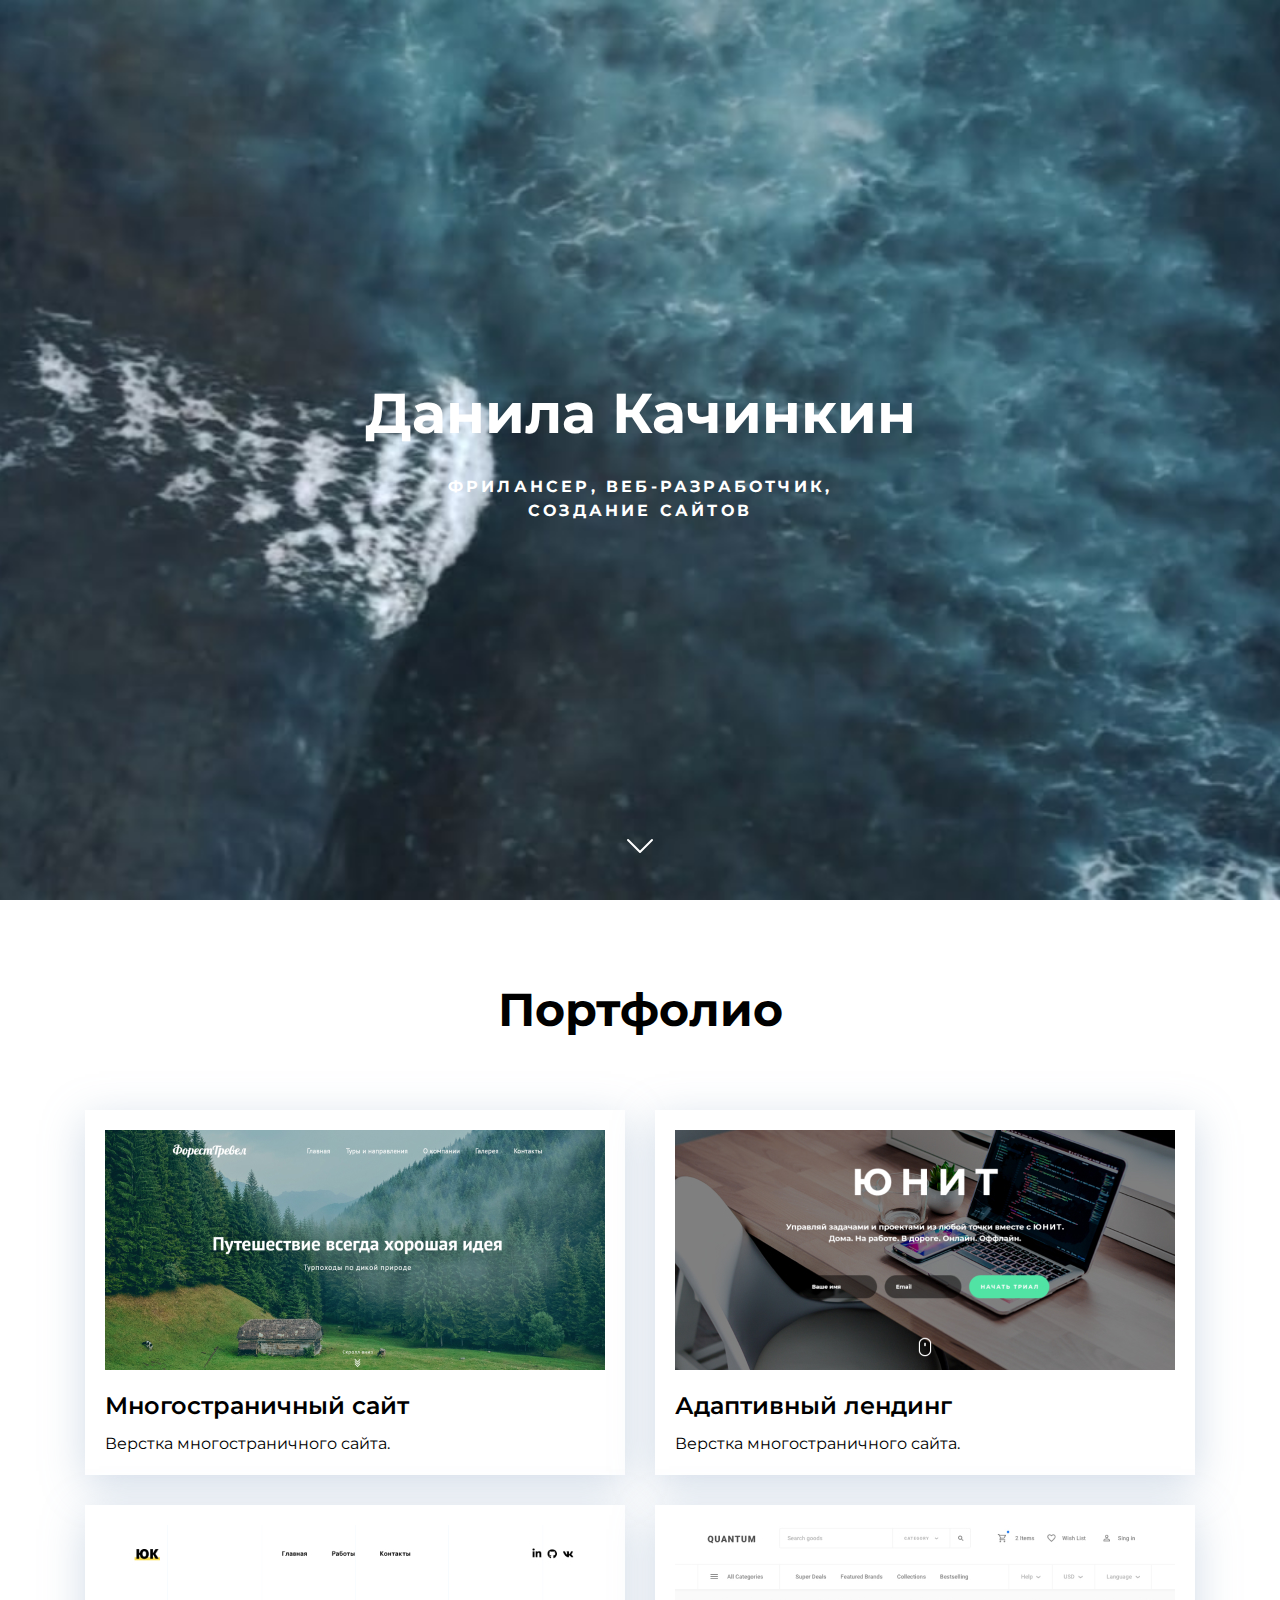
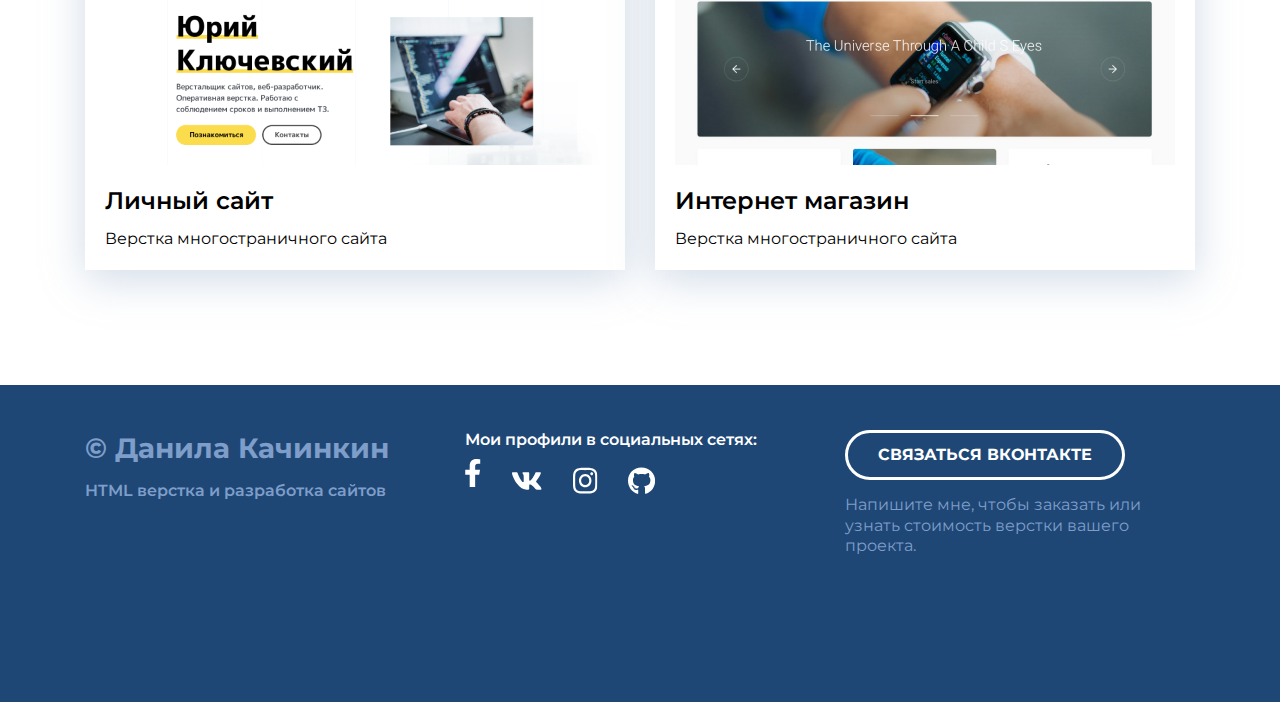
==== index.html @ 06b36219 "first commit" ====
<!DOCTYPE html>
<html lang="ru">

<head>
    <meta charset="UTF-8">
    <meta name="format-detection" content="telephone=no">
    <meta name="viewport" content="width=device-width, initial-scale=1.0, maximum-scale=1.0, user-scalable=0">
    <link rel="stylesheet" href="css/style.css">
    <title>Сайт Портфолио</title>
</head>

<body>

    <header class="header" id="header">
        <h1 class="header__title">Данила Качинкин</h1>
        <p class="header__subtitle">фрилансер, веб-разработчик,<br> создание сайтов</p>
        <a href="#portfolio" class="header__arrow">
            <img src="/img/icon/chevron-down.svg" alt="">
        </a>
    </header>

    <main>
        <section class="portfolio" id="portfolio">
            <div class="container">
                <h2 class="portfolio__header">Портфолио</h2>
                <div class="portfolio__card">
                    <div class="card">
                        <a href="forest-travel.html" class="card__link">
                            <img class="card__image" src="/img/main/image1.jpg" alt="">
                            <h3 class="card__title">Многостраничный сайт</h3>
                            <p>Верстка многостраничного сайта.</p>
                        </a>
                    </div>
                    <div class="card">
                        <a href="forest-travel.html" class="card__link">
                            <img class="card__image" src="/img/main/image2.jpg" alt="">
                            <h3 class="card__title">Адаптивный лендинг </h3>
                            <p>Верстка многостраничного сайта.</p>
                        </a>
                    </div>
                    <div class="card">
                        <a href="forest-travel.html" class="card__link">
                            <img class="card__image" src="/img/main/image3.jpg" alt="">
                            <h3 class="card__title">Личный сайт </h3>
                            <p>Верстка многостраничного сайта</p>
                        </a>
                    </div>
                    <div class="card">
                        <a href="forest-travel.html" class="card__link">
                            <img class="card__image" src="/img/main/image4.jpg" alt="">
                            <h3 class="card__title">Интернет магазин</h3>
                            <p>Верстка многостраничного сайта</p>
                        </a>
                    </div>
                </div>
            </div>
        </section>
    </main>

    <footer class="footer">
        <div class="container">
            <div class="footer__row">

                <div class="footer__copyright col">
                    <div class="footer__copyright_name">© Данила Качинкин</div>
                    <p>HTML верстка и разработка сайтов</p>
                </div>

                <!--footer icons-->
                <div class="footer__social col">
                    <p>Мои профили в социальных сетях:</p>
                    <div class="footer__icons">
                        <a href="#"><img src="/img/icon/fb.svg" alt=""></a>
                        <a href="#"><img src="/img/icon/vk.svg" alt=""></a>
                        <a href="#"><img src="/img/icon/instagram.svg" alt=""></a>
                        <a href="#"><img src="/img/icon/github.svg" alt=""></a>
                    </div>
                </div>
                <!--//footer icons-->

                <div class="footer__contacts col">
                    <a href="https://vk.com/im?sel=-197727069" class="footer__button">Связаться Вконтакте</a>
                    <p>Напишите мне, чтобы заказать или узнать стоимость верстки вашего проекта.</p>
                </div>
            </div>
        </div>
    </footer>

    <!--Библиотеки и плагины-->
    <script src="/js/jquery-3.5.1.min.js"></script>
    <script src="/js/jquery.vide.min.js"></script>
    <!--Собственные скрипты-->
    <script src="/js/main.js"></script>
</body>

</html>
---- css/style.css ----
@import url(https://fonts.googleapis.com/css?family=Montserrat:regular,600,700);
* {
  padding: 0;
  margin: 0;
  border: 0;
}

*,
*:before,
*:after {
  -webkit-box-sizing: border-box;
  box-sizing: border-box;
}

:focus,
:active {
  outline: none;
}

a:focus,
a:active {
  outline: none;
}

nav,
footer,
header,
aside {
  display: block;
}

html,
body {
  height: 100%;
  width: 100%;
  font-size: 100%;
  line-height: 1;
  font-size: 14px;
  -ms-text-size-adjust: 100%;
  -moz-text-size-adjust: 100%;
  -webkit-text-size-adjust: 100%;
}

input,
button,
textarea {
  font-family: inherit;
}

input::-ms-clear {
  display: none;
}

button {
  cursor: pointer;
}

button::-moz-focus-inner {
  padding: 0;
  border: 0;
}

a,
a:visited {
  text-decoration: none;
}

a:hover {
  text-decoration: none;
}

ul li {
  list-style: none;
}

img {
  vertical-align: top;
}

h1,
h2,
h3,
h4,
h5,
h6 {
  font-size: inherit;
  font-weight: 400;
}

/*------------------------*/
html {
  scroll-behavior: smooth;
}

body {
  font-family: 'Montserrat', sans-serif;
  color: #000000;
}

img {
  max-width: 100%;
}

.container {
  max-width: 1140px;
  margin: 0 auto;
  padding: 0 15px;
}

.col {
  max-width: 350px;
  -webkit-box-flex: 1;
      -ms-flex: 1 0 auto;
          flex: 1 0 auto;
}

@media (max-width: 1140px) {
  .col:first-child {
    margin-bottom: 0;
  }
}

@media (max-width: 1140px) {
  .col {
    margin-bottom: 50px;
  }
}

.none {
  display: none !important;
}

.header {
  display: -webkit-box;
  display: -ms-flexbox;
  display: flex;
  -webkit-box-orient: vertical;
  -webkit-box-direction: normal;
      -ms-flex-direction: column;
          flex-direction: column;
  -webkit-box-pack: center;
      -ms-flex-pack: center;
          justify-content: center;
  -webkit-box-align: center;
      -ms-flex-align: center;
          align-items: center;
  width: 100%;
  height: 100vh;
  background-size: cover;
  background-position: center;
  position: relative;
}

.header__title {
  margin: 0 0 25px 0;
  font-weight: 700;
  font-size: 56px;
  line-height: 130%;
  text-align: center;
  color: #FFFFFF;
}

@media (max-width: 760px) {
  .header__title {
    font-size: 32px;
  }
}

.header__subtitle {
  font-weight: 700;
  font-size: 16px;
  line-height: 150%;
  text-align: center;
  letter-spacing: 0.2em;
  text-transform: uppercase;
  color: #FFFFFF;
}

@media (max-width: 760px) {
  .header__subtitle {
    font-size: 14px;
  }
}

.header__arrow {
  width: 48px;
  height: 48px;
  position: absolute;
  bottom: 30px;
  left: 50%;
  -webkit-transform: translate(-50%, 0);
          transform: translate(-50%, 0);
}

.portfolio {
  padding: 80px 0 115px 0;
}

.portfolio__header {
  font-weight: 700;
  font-size: 46px;
  line-height: 130%;
  text-align: center;
  color: #000000;
  margin: 0 0 70px 0;
}

@media (max-width: 760px) {
  .portfolio__header {
    font-size: 32px;
    margin: 0 0 30px 0;
  }
}

.portfolio__card {
  display: -webkit-box;
  display: -ms-flexbox;
  display: flex;
  -ms-flex-wrap: wrap;
      flex-wrap: wrap;
  -webkit-box-pack: justify;
      -ms-flex-pack: justify;
          justify-content: space-between;
}

@media (max-width: 760px) {
  .portfolio__card {
    -webkit-box-pack: center;
        -ms-flex-pack: center;
            justify-content: center;
  }
}

.portfolio__card .card {
  margin: 0 0 30px 0;
  max-width: 540px;
  background-color: #fff;
  -webkit-box-shadow: 0px 10px 40px rgba(126, 155, 189, 0.35);
          box-shadow: 0px 10px 40px rgba(126, 155, 189, 0.35);
  -webkit-transition: -webkit-transform 0.2s ease-in;
  transition: -webkit-transform 0.2s ease-in;
  transition: transform 0.2s ease-in;
  transition: transform 0.2s ease-in, -webkit-transform 0.2s ease-in;
}

@media (max-width: 1140px) {
  .portfolio__card .card {
    width: calc(50% - 15px);
  }
}

@media (max-width: 760px) {
  .portfolio__card .card {
    max-width: 530px;
    width: 100%;
  }
}

.portfolio__card .card:nth-last-child(1), .portfolio__card .card:nth-last-child(2) {
  margin-bottom: 0;
}

@media (max-width: 760px) {
  .portfolio__card .card:nth-last-child(2) {
    margin-bottom: 30px;
  }
}

.portfolio__card .card:hover {
  -webkit-transform: translateY(-15px);
          transform: translateY(-15px);
}

.portfolio__card .card__link {
  display: block;
  color: #000000;
  padding: 20px;
  -webkit-transition: color 0.2s ease-in;
  transition: color 0.2s ease-in;
}

.portfolio__card .card__link:hover {
  color: #275bec;
}

@media (max-width: 760px) {
  .portfolio__card .card__link {
    padding: 15px;
  }
}

.portfolio__card .card__image {
  margin: 0 0 20px 0;
}

@media (max-width: 760px) {
  .portfolio__card .card__image {
    margin-bottom: 10px;
  }
}

.portfolio__card .card__title {
  margin: 0 0 13px 0;
  font-weight: 600;
  font-size: 24px;
  line-height: 130%;
}

@media (max-width: 760px) {
  .portfolio__card .card__title {
    font-size: 18px;
    margin-bottom: 10px;
  }
}

.portfolio__card .card p {
  font-size: 16px;
  line-height: 130%;
}

@media (max-width: 760px) {
  .portfolio__card .card p {
    font-size: 14px;
  }
}

@media (max-width: 760px) {
  .portfolio {
    padding: 40px 0 60px;
  }
}

.footer {
  padding: 45px 0 130px 0;
  background: #1E4776;
  color: #FFFFFF;
}

.footer__row {
  display: -webkit-box;
  display: -ms-flexbox;
  display: flex;
  -webkit-box-pack: justify;
      -ms-flex-pack: justify;
          justify-content: space-between;
}

@media (max-width: 1140px) {
  .footer__row {
    -webkit-box-orient: vertical;
    -webkit-box-direction: reverse;
        -ms-flex-direction: column-reverse;
            flex-direction: column-reverse;
    -webkit-box-align: center;
        -ms-flex-align: center;
            align-items: center;
    text-align: center;
  }
}

.footer__copyright {
  color: #7e9ec9;
  line-height: 1.3;
}

.footer__copyright_name {
  font-weight: 700;
  font-size: 28px;
  margin: 0 0 15px 0;
}

.footer__copyright p {
  font-size: 16px;
  font-weight: 600;
  margin: 0 0 15px 0;
}

@media (max-width: 1140px) {
  .footer__copyright p {
    font-size: 14px;
  }
}

@media (max-width: 1140px) {
  .footer__copyright {
    font-size: 18px;
    margin-bottom: 5px;
  }
}

.footer__social p {
  font-weight: 600;
  font-size: 16px;
  line-height: 1.3;
}

.footer__icons {
  display: -webkit-box;
  display: -ms-flexbox;
  display: flex;
  -webkit-box-align: center;
      -ms-flex-align: center;
          align-items: center;
}

@media (max-width: 1140px) {
  .footer__icons {
    -webkit-box-pack: center;
        -ms-flex-pack: center;
            justify-content: center;
  }
}

.footer__icons > * + * {
  margin: 15px 0 0 30px;
}

@media (max-width: 1140px) {
  .footer__icons p {
    font-size: 14px;
  }
}

.footer__contacts p {
  margin: 15px 0;
  font-size: 16px;
  line-height: 1.3;
  color: #7E9EC9;
}

@media (max-width: 1140px) {
  .footer__contacts p {
    font-size: 14px;
    margin: 0;
    margin-top: 15px;
  }
}

.footer__button {
  display: inline-block;
  border: 3px solid #FFFFFF;
  border-radius: 50px;
  height: 50px;
  color: #fff;
  padding: 0 30px;
  line-height: 44px;
  font-weight: 700;
  font-size: 16px;
  text-transform: uppercase;
  -webkit-transition: all 0.2s ease-in;
  transition: all 0.2s ease-in;
}

.footer__button:hover {
  background-color: #fff;
  color: #1E4776;
}

@media (max-width: 1140px) {
  .footer {
    padding: 40px 0 60px;
  }
}

.project {
  padding: 80px 0 120px;
  text-align: center;
  color: #000000;
}

.project__header {
  margin: 0 0 40px 0;
  font-weight: 700;
  font-size: 46px;
  line-height: 1.3;
}

@media (max-width: 760px) {
  .project__header {
    font-size: 28px;
    margin-bottom: 30px;
  }
}

.project__img {
  margin: 0 0 70px 0;
}

@media (max-width: 760px) {
  .project__img {
    margin-bottom: 20px;
  }
}

.project__description {
  max-width: 730px;
  margin: 0 auto 60px;
}

.project__description p {
  font-size: 16px;
  line-height: 1.5;
  margin: 0 0 15px;
}

.project__description p:last-child {
  margin: 0;
}

@media (max-width: 760px) {
  .project__description {
    padding: 40px 0 60px;
    margin-bottom: 50px;
  }
}

.project__button-back {
  display: inline-block;
  border: 3px solid #275BEC;
  border-radius: 50px;
  height: 60px;
  color: #275BEC;
  padding: 0 30px;
  line-height: 54px;
  font-weight: 700;
  font-size: 16px;
  text-transform: uppercase;
  -webkit-transition: all 0.2s ease-in;
  transition: all 0.2s ease-in;
}

.project__button-back:hover {
  background-color: #275BEC;
  color: #FFFFFF;
}

@media (max-width: 760px) {
  .project__button-back {
    padding: 0 10px;
    width: 100%;
    max-width: 320px;
  }
}
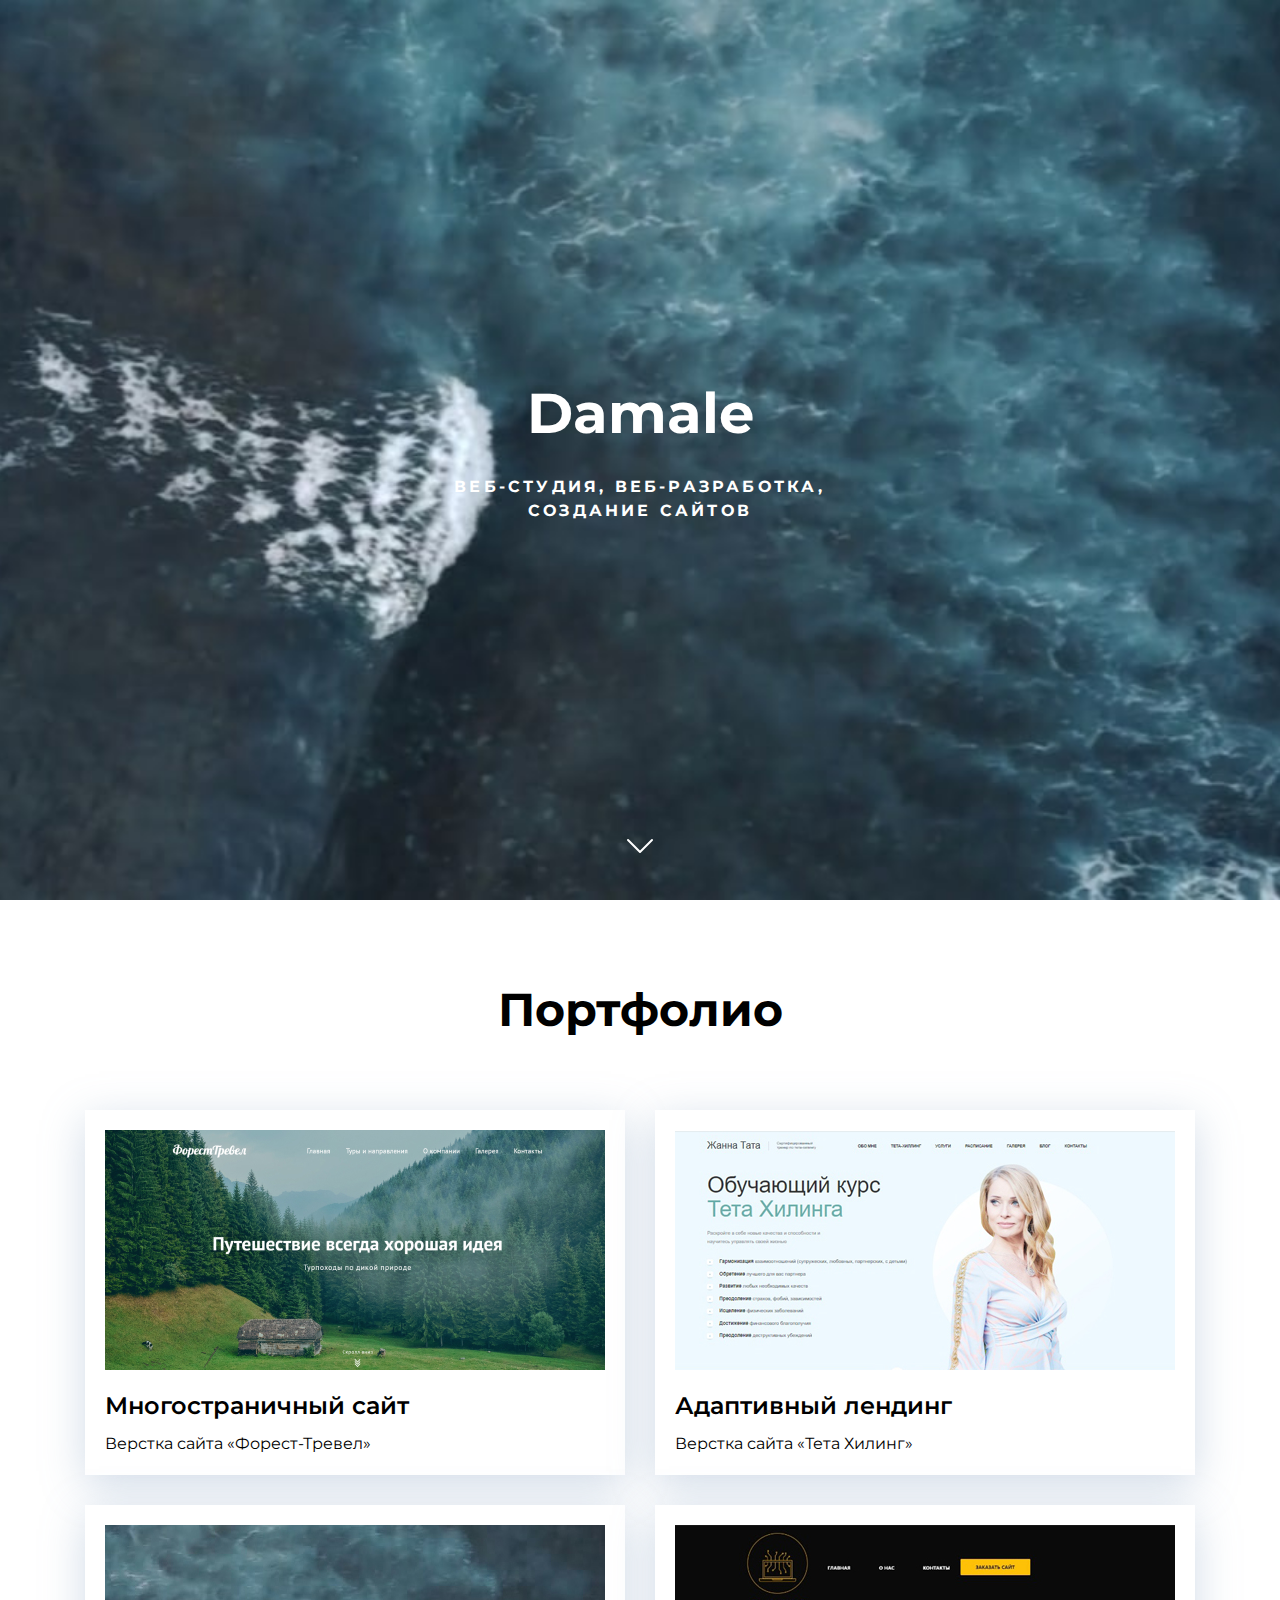
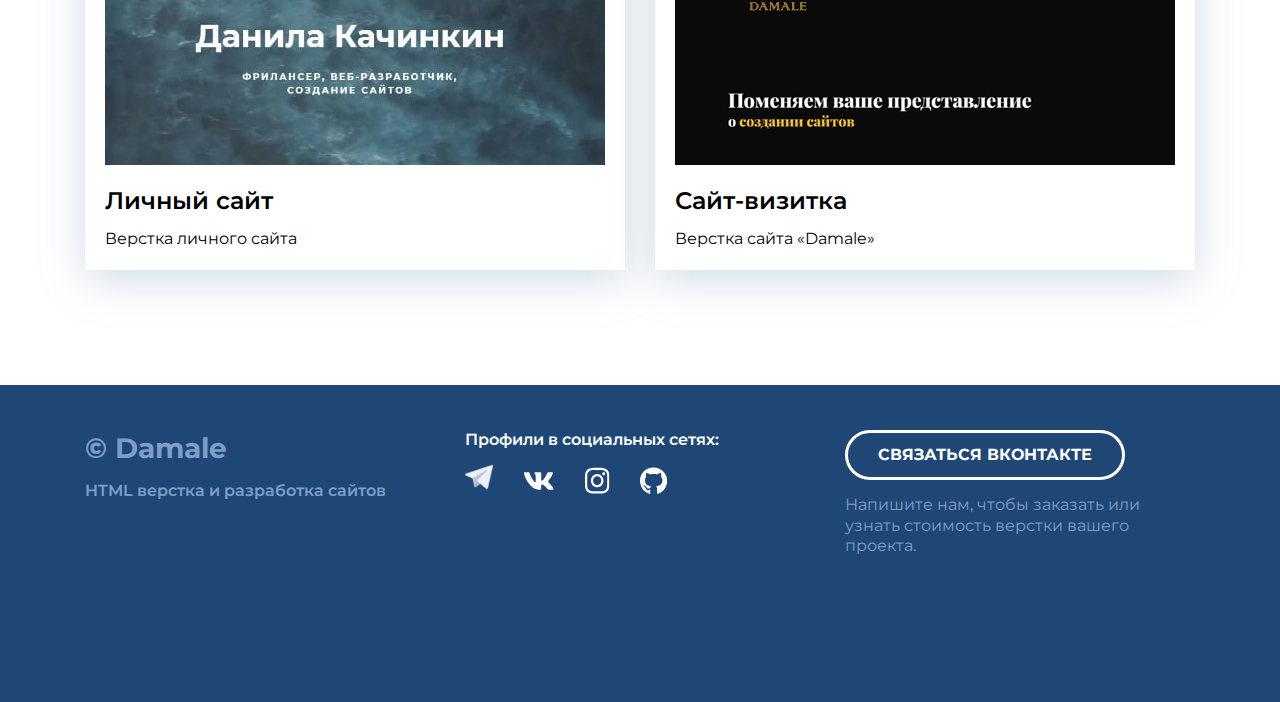
==== commit 9b018862: "first commit" ====
--- a/index.html
+++ b/index.html
@@ -12,10 +12,10 @@
 <body>
 
     <header class="header" id="header">
-        <h1 class="header__title">Данила Качинкин</h1>
-        <p class="header__subtitle">фрилансер, веб-разработчик,<br> создание сайтов</p>
+        <h1 class="header__title">Damale</h1>
+        <p class="header__subtitle">веб-студия, веб-разработка,<br> создание сайтов</p>
         <a href="#portfolio" class="header__arrow">
-            <img src="/img/icon/chevron-down.svg" alt="">
+            <img src="./img/icon/chevron-down.svg" alt="">
         </a>
     </header>
 
@@ -26,30 +26,30 @@
                 <div class="portfolio__card">
                     <div class="card">
                         <a href="forest-travel.html" class="card__link">
-                            <img class="card__image" src="/img/main/image1.jpg" alt="">
+                            <img class="card__image" src="./img/main/image1.jpg" alt="">
                             <h3 class="card__title">Многостраничный сайт</h3>
-                            <p>Верстка многостраничного сайта.</p>
+                            <p>Верстка сайта «Форест-Тревел»</p>
                         </a>
                     </div>
                     <div class="card">
-                        <a href="forest-travel.html" class="card__link">
-                            <img class="card__image" src="/img/main/image2.jpg" alt="">
+                        <a href="teta.html" class="card__link">
+                            <img class="card__image" src="./img/main/teta-500.jpg" alt="">
                             <h3 class="card__title">Адаптивный лендинг </h3>
-                            <p>Верстка многостраничного сайта.</p>
+                            <p>Верстка сайта «Тета Хилинг»</p>
                         </a>
                     </div>
                     <div class="card">
-                        <a href="forest-travel.html" class="card__link">
-                            <img class="card__image" src="/img/main/image3.jpg" alt="">
+                        <a href="personal-site.html" class="card__link">
+                            <img class="card__image" src="./img/main/damale-v2-500.jpg" alt="">
                             <h3 class="card__title">Личный сайт </h3>
-                            <p>Верстка многостраничного сайта</p>
+                            <p>Верстка личного сайта</p>
                         </a>
                     </div>
                     <div class="card">
-                        <a href="forest-travel.html" class="card__link">
-                            <img class="card__image" src="/img/main/image4.jpg" alt="">
-                            <h3 class="card__title">Интернет магазин</h3>
-                            <p>Верстка многостраничного сайта</p>
+                        <a href="damale.html" class="card__link">
+                            <img class="card__image" src="./img/main/damale-500.jpg" alt="">
+                            <h3 class="card__title">Сайт-визитка</h3>
+                            <p>Верстка сайта «Damale»</p>
                         </a>
                     </div>
                 </div>
@@ -62,35 +62,35 @@
             <div class="footer__row">
 
                 <div class="footer__copyright col">
-                    <div class="footer__copyright_name">© Данила Качинкин</div>
+                    <div class="footer__copyright_name">© Damale</div>
                     <p>HTML верстка и разработка сайтов</p>
                 </div>
 
                 <!--footer icons-->
                 <div class="footer__social col">
-                    <p>Мои профили в социальных сетях:</p>
+                    <p>Профили в социальных сетях:</p>
                     <div class="footer__icons">
-                        <a href="#"><img src="/img/icon/fb.svg" alt=""></a>
-                        <a href="#"><img src="/img/icon/vk.svg" alt=""></a>
-                        <a href="#"><img src="/img/icon/instagram.svg" alt=""></a>
-                        <a href="#"><img src="/img/icon/github.svg" alt=""></a>
+                        <a href="https://t.me/damaleORG" target="_blank"><img class="tg" src="./img/icon/telegram.png" alt=""></a>
+                        <a href="https://vk.com/damaleorg" target="_blank"><img src="./img/icon/vk.svg" alt=""></a>
+                        <a href="https://www.instagram.com/false_d.k4/" target="_blank"><img src="./img/icon/instagram.svg" alt=""></a>
+                        <a href="https://github.com/M3liorSp3ro" target="_blank"><img src="./img/icon/github.svg" alt=""></a>
                     </div>
                 </div>
                 <!--//footer icons-->
 
                 <div class="footer__contacts col">
                     <a href="https://vk.com/im?sel=-197727069" class="footer__button">Связаться Вконтакте</a>
-                    <p>Напишите мне, чтобы заказать или узнать стоимость верстки вашего проекта.</p>
+                    <p>Напишите нам, чтобы заказать или узнать стоимость верстки вашего проекта.</p>
                 </div>
             </div>
         </div>
     </footer>
 
     <!--Библиотеки и плагины-->
-    <script src="/js/jquery-3.5.1.min.js"></script>
-    <script src="/js/jquery.vide.min.js"></script>
+    <script type="text/javascript" src="./js/jquery-3.5.1.min.js"></script>
+    <script type="text/javascript" src="./js/jquery.vide.min.js"></script>
     <!--Собственные скрипты-->
-    <script src="/js/main.js"></script>
+    <script type="text/javascript" src="./js/main.js"></script>
 </body>
 
 </html>--- a/css/style.css
+++ b/css/style.css
@@ -403,6 +403,11 @@
           align-items: center;
 }
 
+.footer__icons .tg {
+  width: 28px;
+  margin-top: 7px;
+}
+
 @media (max-width: 1140px) {
   .footer__icons {
     -webkit-box-pack: center;
